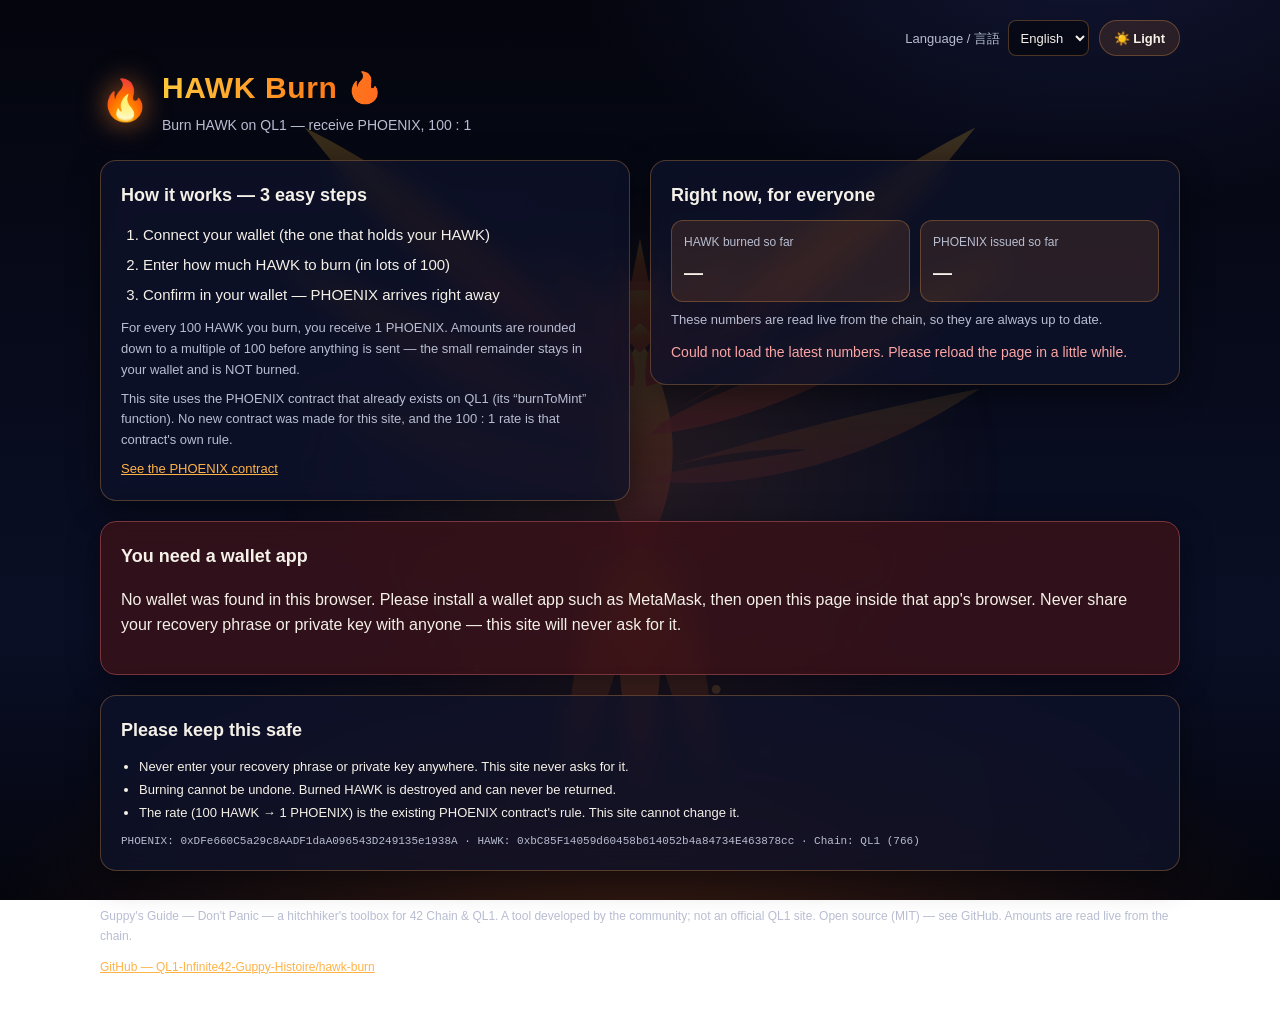
==== docs/index.html @ 696d7820 "HAWK burn site: burn QL1 HAWK into PHOENIX at 100:1 via the existing PHOENIX contract's burnToMint (" ====
<!DOCTYPE html>
<html lang="en">
<head>
<meta charset="utf-8">
<meta name="viewport" content="width=device-width, initial-scale=1">
<title>HAWK Burn — burn HAWK, receive PHOENIX</title>
<meta name="description" content="Burn HAWK on QL1 and receive PHOENIX at 100 : 1, using the existing PHOENIX contract's burnToMint. No new contract.">
<script>(function(){try{document.documentElement.dataset.theme=localStorage.getItem("guppy-theme")==="light"?"light":"dark";}catch(e){document.documentElement.dataset.theme="dark";}})();</script>
<link rel="stylesheet" href="style.css">
<script>
(function () {
  var lang = null;
  try { lang = localStorage.getItem("hawkburn_lang"); } catch (e) {}
  location.replace((lang === "ja" ? "ja.html" : "en.html") + location.search + location.hash);
})();
</script>
</head>
<body>
<header>
  <h1>🔥 HAWK Burn</h1>
  <p class="sub">Choose your language / 言語を選んでください</p>
  <p class="sub"><a href="en.html">English</a> ・ <a href="ja.html">日本語</a></p>
  <noscript><p class="sub">JavaScript is disabled — please use the links above. / JavaScript が無効です。上のリンクからお進みください。</p></noscript>
</header>
</body>
</html>
---- docs/style.css ----
/* HAWK Burn — dark flame theme first (phoenix motif), light theme optional.
   The phoenix lives in a fixed background layer (inline SVG in the HTML);
   panels are translucent glass so it glows through without hurting contrast. */
:root, :root[data-theme="dark"] {
  --bg0:#04050d; --bg1:#0a0f26;
  --card:rgba(15,19,40,.78); --card-solid:#0f1328;
  --text:#f5f1e8; --muted:#b8bdd1; --line:rgba(255,170,80,.28);
  --input-bg:rgba(0,0,0,.42); --chip:rgba(255,140,50,.12);
  --accent:#ffb347; --green:#2fbf71; --orange:#ff7a18;
  --shadow:0 8px 32px rgba(0,0,0,.45);
  --warn-bg:rgba(58,18,22,.82); --warn-line:#7a343c;
  --warn-note-bg:rgba(58,34,12,.85); --warn-note-line:#8a5a24; --warn-note-text:#ffd9a0;
  --err:#fca5a5; --ok:#4ade80;
  --phoenix-opacity:.20;
}
:root[data-theme="light"] {
  --bg0:#fdf6ec; --bg1:#fdeeda;
  --card:rgba(255,255,255,.86); --card-solid:#ffffff;
  --text:#221709; --muted:#6d5b45; --line:#f0d3ac;
  --input-bg:#ffffff; --chip:#fdf0dd;
  --accent:#d96c00; --green:#1d9e62; --orange:#ea580c;
  --shadow:0 2px 10px rgba(160,90,10,.10);
  --warn-bg:#fff5f5; --warn-line:#f3c2c2;
  --warn-note-bg:#fff7ed; --warn-note-line:#fed7aa; --warn-note-text:#9a3412;
  --err:#b91c1c; --ok:#15803d;
  --phoenix-opacity:.10;
}
* { box-sizing: border-box; }
body {
  margin: 0;
  font-family: -apple-system, "Hiragino Sans", "Noto Sans JP", sans-serif;
  color: var(--text); line-height: 1.6; min-height: 100vh;
  background:
    radial-gradient(1100px 600px at 50% 108%, rgba(255,110,30,.20), rgba(255,110,30,0) 60%),
    radial-gradient(900px 500px at 85% -10%, rgba(64,80,180,.25), rgba(64,80,180,0) 60%),
    linear-gradient(180deg, var(--bg0), var(--bg1) 70%, var(--bg0));
  background-attachment: fixed;
}
/* --- phoenix background layer (decorative, inline SVG) --- */
.phoenix-bg {
  position: fixed; inset: 0; z-index: 0; overflow: hidden;
  display: flex; align-items: flex-start; justify-content: center;
  pointer-events: none;
}
.phoenix-bg svg {
  width: min(120vw, 980px); height: auto; margin-top: 4vh;
  opacity: var(--phoenix-opacity);
}
.ember { animation: ember-rise 8s linear infinite; }
@keyframes ember-rise {
  0% { transform: translateY(0); opacity: 0; }
  12% { opacity: .95; }
  100% { transform: translateY(-300px); opacity: 0; }
}
@media (prefers-reduced-motion: reduce) { .ember { animation: none; } }
header, main, footer { position: relative; z-index: 1; }
header { padding: 20px 20px 4px; max-width: 1120px; margin: 0 auto; display: flex; flex-wrap: wrap; align-items: center; gap: 8px 10px; }
.brand { display: flex; align-items: center; gap: 12px; width: 100%; order: 3; }
.brand-emoji { font-size: 40px; filter: drop-shadow(0 0 14px rgba(255,130,40,.65)); }
h1 {
  font-size: 30px; margin: 0; letter-spacing: .02em;
  background: linear-gradient(92deg, #ffc93c, #ff7a18 55%, #ff512f);
  -webkit-background-clip: text; background-clip: text; -webkit-text-fill-color: transparent;
}
:root[data-theme="light"] h1 { -webkit-text-fill-color: #c2410c; background: none; }
.sub { color: var(--muted); margin: 2px 0 0; font-size: 14px; }
.lang-switch { order: 1; margin-left: auto; font-size: 13px; color: var(--muted); }
.lang-switch select { margin-left: 4px; background: var(--input-bg); color: var(--text); border: 1px solid var(--line); border-radius: 8px; padding: 6px 8px; font-size: 13px; min-height: 36px; }
.theme-toggle { order: 2; background: var(--chip); color: var(--text); border: 1px solid var(--line); border-radius: 999px; padding: 8px 14px; font-size: 13px; font-weight: 700; cursor: pointer; min-height: 36px; white-space: nowrap; }
main { max-width: 1120px; margin: 0 auto; padding: 0 20px 8px; }
.panel {
  background: var(--card); border: 1px solid var(--line); border-radius: 16px;
  padding: 20px; margin: 16px 0 0; box-shadow: var(--shadow);
  backdrop-filter: blur(12px) saturate(150%); -webkit-backdrop-filter: blur(12px) saturate(150%);
}
.panel.warn { background: var(--warn-bg); border-color: var(--warn-line); }
.panel h2 { font-size: 18px; margin: 0 0 10px; }
.panel h3 { font-size: 15px; margin: 18px 0 8px; }
.steps { margin: 0; padding-left: 22px; line-height: 2; font-size: 15px; }
.note { color: var(--muted); font-size: 13px; line-height: 1.6; margin: 8px 0 0; }
.warn-note { color: var(--warn-note-text); background: var(--warn-note-bg); border: 1px solid var(--warn-note-line); border-radius: 10px; padding: 10px 12px; }
.info-grid { display: grid; grid-template-columns: repeat(auto-fit, minmax(150px, 1fr)); gap: 10px; }
.info-card { background: var(--chip); border: 1px solid var(--line); border-radius: 12px; padding: 12px; }
.i-label { font-size: 12px; color: var(--muted); margin-bottom: 6px; }
.i-value { font-size: 19px; font-weight: 800; word-break: break-word; }
.big-btn { display: block; width: 100%; background: var(--orange); color: #fff; border: 0; border-radius: 12px; padding: 10px 16px; font-size: 19px; font-weight: 800; cursor: pointer; min-height: 60px; }
.big-btn:active { transform: scale(.99); }
.big-btn:disabled { opacity: .45; cursor: default; }
.big-btn.burn {
  background: linear-gradient(135deg, #ff512f, #ff7a18 48%, #ffc93c);
  font-size: 21px; padding: 20px 16px; color: #fff;
  text-shadow: 0 1px 3px rgba(120,30,0,.45);
  box-shadow: 0 8px 28px rgba(255,110,30,.45), inset 0 1px 0 rgba(255,255,255,.35);
}
.big-btn.burn:disabled { box-shadow: none; filter: grayscale(.35); }
.small-btn { background: var(--card-solid); color: var(--text); border: 1px solid var(--line); border-radius: 12px; padding: 10px 16px; font-size: 15px; cursor: pointer; min-height: 44px; }
.row { display: flex; gap: 8px; flex-wrap: wrap; align-items: center; margin-top: 10px; }
.mono { font-family: ui-monospace, monospace; font-size: 13px; word-break: break-all; }
.mono-small { font-family: ui-monospace, monospace; font-size: 11px; word-break: break-all; }
.amount-input {
  width: 100%; font-size: 24px; font-weight: 800; padding: 14px 16px;
  background: var(--input-bg); color: var(--text);
  border: 1px solid var(--line); border-radius: 12px; outline: none;
}
.amount-input:focus { border-color: #ff7a18; box-shadow: 0 0 0 3px rgba(255,122,24,.30); }
.chips { display: flex; gap: 8px; flex-wrap: wrap; margin-top: 10px; }
.chip {
  flex: 1 1 0; min-width: 64px; padding: 10px 0; font-size: 15px; font-weight: 700;
  background: var(--chip); color: var(--text); border: 1px solid var(--line);
  border-radius: 999px; cursor: pointer; min-height: 44px;
}
.chip:active { transform: scale(.97); }
.receive-box {
  margin-top: 16px; text-align: center; padding: 14px 10px;
  background: var(--chip); border: 1px solid var(--line); border-radius: 12px;
}
.receive-value { font-size: 34px; font-weight: 900; line-height: 1.15; word-break: break-word; }
.receive-value .unit { font-size: 17px; font-weight: 700; color: var(--muted); }
.progress { min-height: 20px; font-size: 14px; line-height: 1.6; color: var(--accent); margin: 10px 0 0; }
.result { min-height: 20px; font-size: 14px; line-height: 1.7; margin: 10px 0 0; word-break: break-word; }
.result.ok { color: var(--ok); }
.result.error { color: var(--err); }
.result a { color: var(--accent); }
.notes { color: var(--text); line-height: 1.8; font-size: 13px; padding-left: 18px; margin: 0; }
a { color: var(--accent); }
footer { max-width: 1120px; margin: 0 auto; padding: 16px 20px 32px; color: var(--muted); font-size: 12px; line-height: 1.6; }
@media (min-width: 1024px) {
  main { display: grid; grid-template-columns: 1fr 1fr; gap: 0 20px; align-items: start; }
  main .panel { margin-top: 20px; }
  /* Explicit columns for every panel, as on the other Guppy sites:
     panels appear/disappear with wallet state, so auto-placement
     must never decide where a panel lands. */
  #howPanel { grid-column: 1; }
  #statsPanel { grid-column: 2; }
  #noWalletPanel { grid-column: 1 / -1; }
  #connectPanel { grid-column: 1; }
  #burnPanel { grid-column: 2; }
  .safety-panel { grid-column: 1 / -1; }
}
@media (max-width: 640px) {
  header { padding: 12px 16px 4px; }
  main { padding: 0 16px 8px; }
  .panel { padding: 16px; }
  h1 { font-size: 24px; }
  footer { padding-left: 16px; padding-right: 16px; }
  .receive-value { font-size: 28px; }
  .phoenix-bg svg { width: 150vw; margin-top: 2vh; }
}
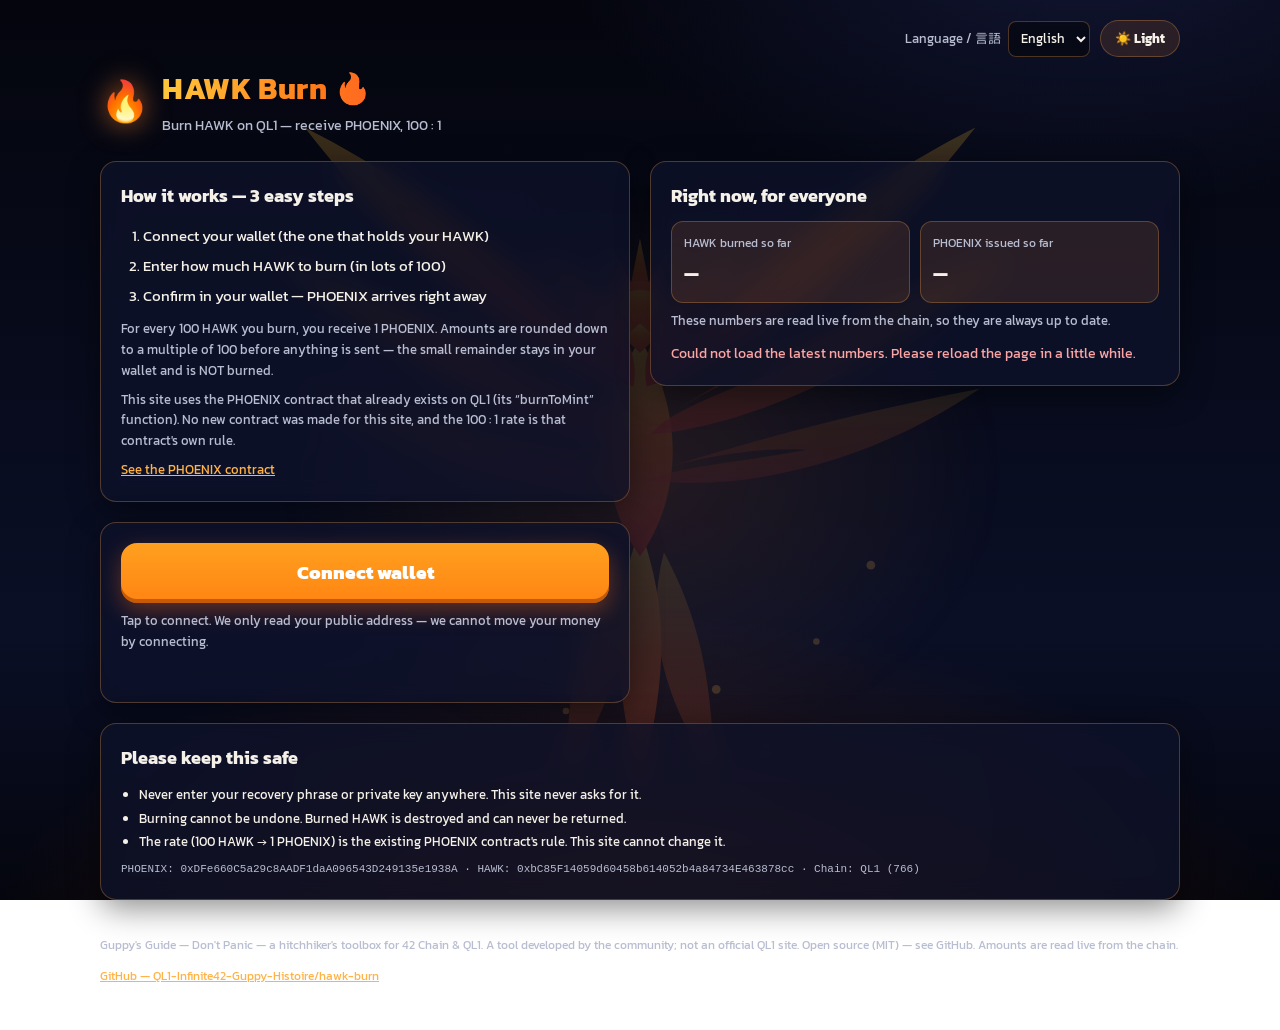
==== commit f700dd0d: "Buttons in the revised UI style: rounded fonts, vivid flame, 3D pushable buttons (display layer only" ====
--- a/docs/index.html
+++ b/docs/index.html
@@ -6,7 +6,10 @@
 <title>HAWK Burn — burn HAWK, receive PHOENIX</title>
 <meta name="description" content="Burn HAWK on QL1 and receive PHOENIX at 100 : 1, using the existing PHOENIX contract's burnToMint. No new contract.">
 <script>(function(){try{document.documentElement.dataset.theme=localStorage.getItem("guppy-theme")==="light"?"light":"dark";}catch(e){document.documentElement.dataset.theme="dark";}})();</script>
-<link rel="stylesheet" href="style.css">
+<link rel="preconnect" href="https://fonts.googleapis.com">
+<link rel="preconnect" href="https://fonts.gstatic.com" crossorigin>
+<link href="https://fonts.googleapis.com/css2?family=Kanit:wght@400;600;700;800&family=M+PLUS+Rounded+1c:wght@400;700;800&display=swap" rel="stylesheet">
+<link rel="stylesheet" href="style.css?v=2">
 <script>
 (function () {
   var lang = null;
--- a/docs/style.css
+++ b/docs/style.css
@@ -6,7 +6,8 @@
   --card:rgba(15,19,40,.78); --card-solid:#0f1328;
   --text:#f5f1e8; --muted:#b8bdd1; --line:rgba(255,170,80,.28);
   --input-bg:rgba(0,0,0,.42); --chip:rgba(255,140,50,.12);
-  --accent:#ffb347; --green:#2fbf71; --orange:#ff7a18;
+  --accent:#ffb347; --green:#2fbf71; --orange:#ff8412;
+  --btn-edge:rgba(150,55,0,.55); --edge:rgba(0,0,0,.35);
   --shadow:0 8px 32px rgba(0,0,0,.45);
   --warn-bg:rgba(58,18,22,.82); --warn-line:#7a343c;
   --warn-note-bg:rgba(58,34,12,.85); --warn-note-line:#8a5a24; --warn-note-text:#ffd9a0;
@@ -18,7 +19,8 @@
   --card:rgba(255,255,255,.86); --card-solid:#ffffff;
   --text:#221709; --muted:#6d5b45; --line:#f0d3ac;
   --input-bg:#ffffff; --chip:#fdf0dd;
-  --accent:#d96c00; --green:#1d9e62; --orange:#ea580c;
+  --accent:#d96c00; --green:#1d9e62; --orange:#f06400;
+  --btn-edge:rgba(154,52,18,.45); --edge:rgba(146,64,14,.18);
   --shadow:0 2px 10px rgba(160,90,10,.10);
   --warn-bg:#fff5f5; --warn-line:#f3c2c2;
   --warn-note-bg:#fff7ed; --warn-note-line:#fed7aa; --warn-note-text:#9a3412;
@@ -28,7 +30,7 @@
 * { box-sizing: border-box; }
 body {
   margin: 0;
-  font-family: -apple-system, "Hiragino Sans", "Noto Sans JP", sans-serif;
+  font-family: "Kanit", "M PLUS Rounded 1c", -apple-system, "Hiragino Sans", "Noto Sans JP", sans-serif;
   color: var(--text); line-height: 1.6; min-height: 100vh;
   background:
     radial-gradient(1100px 600px at 50% 108%, rgba(255,110,30,.20), rgba(255,110,30,0) 60%),
@@ -83,18 +85,24 @@
 .info-card { background: var(--chip); border: 1px solid var(--line); border-radius: 12px; padding: 12px; }
 .i-label { font-size: 12px; color: var(--muted); margin-bottom: 6px; }
 .i-value { font-size: 19px; font-weight: 800; word-break: break-word; }
-.big-btn { display: block; width: 100%; background: var(--orange); color: #fff; border: 0; border-radius: 12px; padding: 10px 16px; font-size: 19px; font-weight: 800; cursor: pointer; min-height: 60px; }
-.big-btn:active { transform: scale(.99); }
-.big-btn:disabled { opacity: .45; cursor: default; }
+.big-btn { display: block; width: 100%; background: linear-gradient(180deg, #ffa01f, var(--orange)); color: #fff; border: 0; border-radius: 16px; padding: 10px 16px; font-size: 19px; font-weight: 800; cursor: pointer; min-height: 60px;
+  box-shadow: inset 0 -4px 0 var(--btn-edge), 0 8px 22px rgba(255,110,30,.35);
+  transition: transform .05s ease, box-shadow .05s ease, filter .15s ease; }
+.big-btn:active { transform: translateY(2px); box-shadow: inset 0 -2px 0 var(--btn-edge), 0 4px 10px rgba(255,110,30,.30); }
+.big-btn:disabled { opacity: .45; cursor: default; box-shadow: inset 0 -4px 0 var(--btn-edge); }
 .big-btn.burn {
   background: linear-gradient(135deg, #ff512f, #ff7a18 48%, #ffc93c);
   font-size: 21px; padding: 20px 16px; color: #fff;
   text-shadow: 0 1px 3px rgba(120,30,0,.45);
-  box-shadow: 0 8px 28px rgba(255,110,30,.45), inset 0 1px 0 rgba(255,255,255,.35);
+  box-shadow: 0 8px 28px rgba(255,110,30,.45), inset 0 1px 0 rgba(255,255,255,.35), inset 0 -5px 0 rgba(150,45,0,.40);
 }
+.big-btn.burn:active { transform: translateY(2px); box-shadow: 0 4px 12px rgba(255,110,30,.40), inset 0 1px 0 rgba(255,255,255,.35), inset 0 -2px 0 rgba(150,45,0,.40); }
 .big-btn.burn:disabled { box-shadow: none; filter: grayscale(.35); }
-.small-btn { background: var(--card-solid); color: var(--text); border: 1px solid var(--line); border-radius: 12px; padding: 10px 16px; font-size: 15px; cursor: pointer; min-height: 44px; }
+.small-btn { background: var(--card-solid); color: var(--text); border: 1px solid var(--line); border-radius: 12px; padding: 10px 16px; font-size: 15px; cursor: pointer; min-height: 44px;
+  box-shadow: inset 0 -3px 0 var(--edge); transition: transform .05s ease, box-shadow .05s ease; }
+.small-btn:active { transform: translateY(2px); box-shadow: inset 0 -1px 0 var(--edge); }
 .row { display: flex; gap: 8px; flex-wrap: wrap; align-items: center; margin-top: 10px; }
+button, input, select { font-family: inherit; }
 .mono { font-family: ui-monospace, monospace; font-size: 13px; word-break: break-all; }
 .mono-small { font-family: ui-monospace, monospace; font-size: 11px; word-break: break-all; }
 .amount-input {
@@ -109,7 +117,8 @@
   background: var(--chip); color: var(--text); border: 1px solid var(--line);
   border-radius: 999px; cursor: pointer; min-height: 44px;
 }
-.chip:active { transform: scale(.97); }
+.chip { box-shadow: inset 0 -2px 0 var(--edge); }
+.chip:active { transform: translateY(1px); box-shadow: inset 0 -1px 0 var(--edge); }
 .receive-box {
   margin-top: 16px; text-align: center; padding: 14px 10px;
   background: var(--chip); border: 1px solid var(--line); border-radius: 12px;
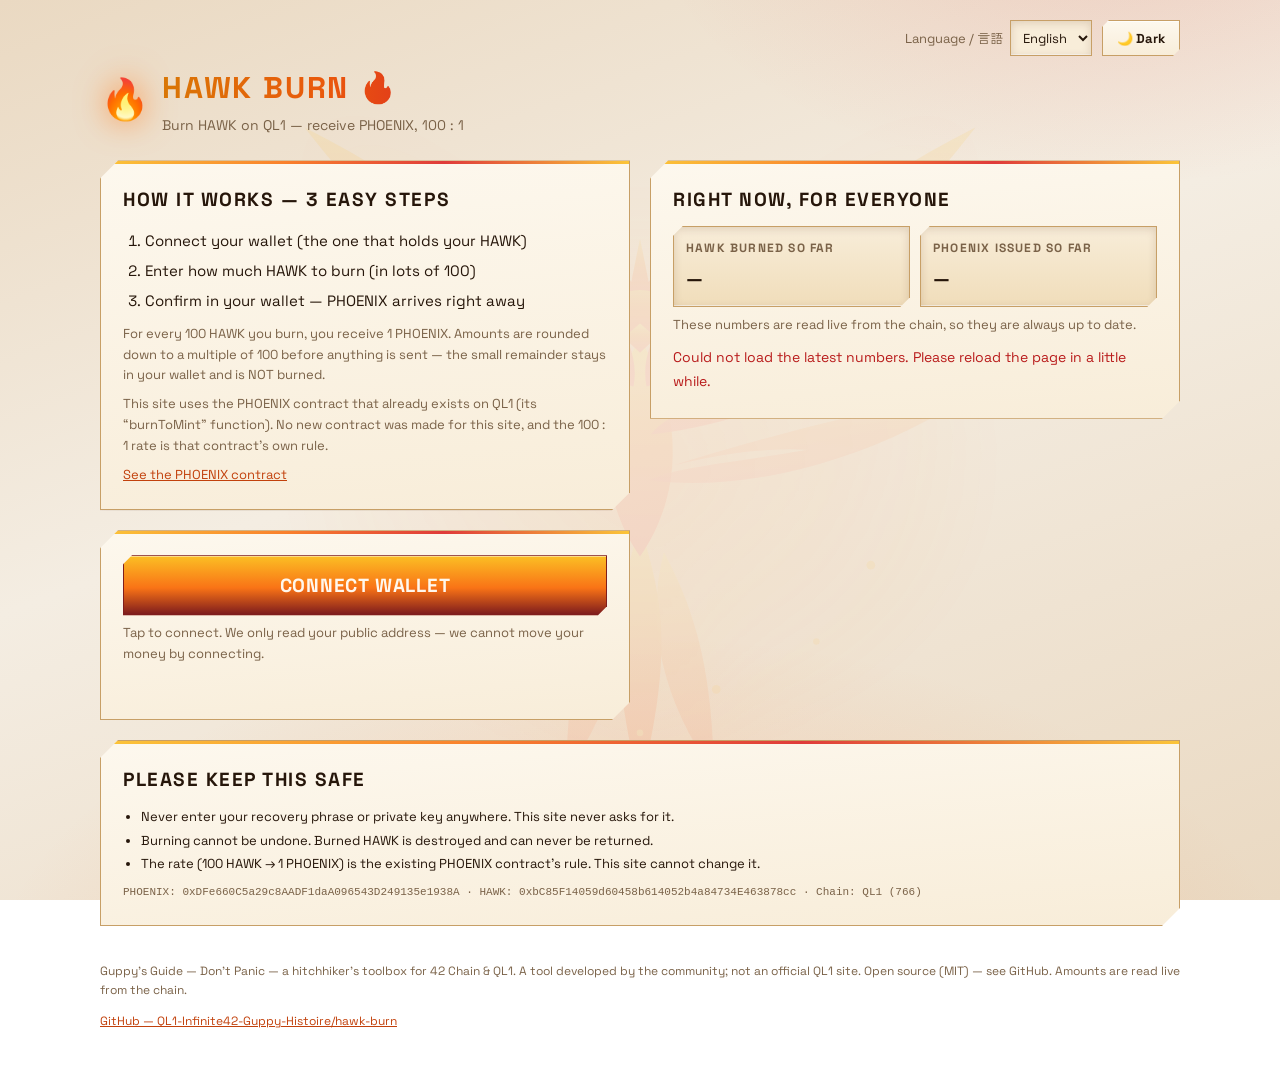
==== commit 43c19b58: "UI Canon v2: angular cuts + 3D press-down buttons, PHOENIX flame layer turned up (display layer only" ====
--- a/docs/index.html
+++ b/docs/index.html
@@ -5,11 +5,11 @@
 <meta name="viewport" content="width=device-width, initial-scale=1">
 <title>HAWK Burn — burn HAWK, receive PHOENIX</title>
 <meta name="description" content="Burn HAWK on QL1 and receive PHOENIX at 100 : 1, using the existing PHOENIX contract's burnToMint. No new contract.">
-<script>(function(){try{document.documentElement.dataset.theme=localStorage.getItem("guppy-theme")==="light"?"light":"dark";}catch(e){document.documentElement.dataset.theme="dark";}})();</script>
+<script>try{if(localStorage.getItem('guppy-theme')==='dark')document.documentElement.dataset.theme='dark';}catch(e){}</script>
 <link rel="preconnect" href="https://fonts.googleapis.com">
 <link rel="preconnect" href="https://fonts.gstatic.com" crossorigin>
-<link href="https://fonts.googleapis.com/css2?family=Kanit:wght@400;600;700;800&family=M+PLUS+Rounded+1c:wght@400;700;800&display=swap" rel="stylesheet">
-<link rel="stylesheet" href="style.css?v=2">
+<link href="https://fonts.googleapis.com/css2?family=Space+Grotesk:wght@500;600;700&family=Zen+Kaku+Gothic+New:wght@500;700;900&display=swap" rel="stylesheet">
+<link rel="stylesheet" href="style.css?v=3">
 <script>
 (function () {
   var lang = null;
--- a/docs/style.css
+++ b/docs/style.css
@@ -1,41 +1,55 @@
-/* HAWK Burn — dark flame theme first (phoenix motif), light theme optional.
-   The phoenix lives in a fixed background layer (inline SVG in the HTML);
-   panels are translucent glass so it glows through without hurting contrast. */
-:root, :root[data-theme="dark"] {
-  --bg0:#04050d; --bg1:#0a0f26;
-  --card:rgba(15,19,40,.78); --card-solid:#0f1328;
-  --text:#f5f1e8; --muted:#b8bdd1; --line:rgba(255,170,80,.28);
-  --input-bg:rgba(0,0,0,.42); --chip:rgba(255,140,50,.12);
-  --accent:#ffb347; --green:#2fbf71; --orange:#ff8412;
-  --btn-edge:rgba(150,55,0,.55); --edge:rgba(0,0,0,.35);
-  --shadow:0 8px 32px rgba(0,0,0,.45);
-  --warn-bg:rgba(58,18,22,.82); --warn-line:#7a343c;
-  --warn-note-bg:rgba(58,34,12,.85); --warn-note-line:#8a5a24; --warn-note-text:#ffd9a0;
+/* HAWK Burn — UI Canon v2 (Qom DEX design language) with the §7 site-12
+   PHOENIX exception layered on top: flame gradients (gold → orange → red),
+   warm-tinted neutrals, ember glow. Angular clip-path cuts and chunky 3D
+   press-down buttons come from the canon; the phoenix lives in the fixed
+   background layer (inline SVG in the HTML) and glows through the page.
+   Display layer only — no selectors/IDs that app.js uses were changed. */
+:root {
+  --bg:#f4ede2; --bg2:#ead9c2;
+  --card:#fdf8ee; --panel:#f8edd9; --panel2:#f0ddba;
+  --text:#26160a; --muted:#7a6248; --line:#e6d0a8; --line-d:#c79f66;
+  --accent:#f97316; --accent-2:#fbbf24; --accent-d:#7f1d1d; --accent-ink:#fff7ed;
+  --btn-edge:#7f1d1d;
+  --green:#16a34a; --red:#dc2626; --red-d:#991b1b;
+  --link:#c2410c;
+  --shadow-card:0 24px 48px -12px rgba(90,40,0,.30), 0 4px 10px rgba(90,40,0,.16), inset 0 1px 0 rgba(255,255,255,.9);
+  --shadow-btn:0 5px 0 var(--btn-edge), 0 10px 18px rgba(249,115,22,.35), inset 0 1px 0 rgba(255,255,255,.45);
+  --shadow-chip:0 3px 0 var(--line-d), 0 6px 12px rgba(90,40,0,.15), inset 0 1px 0 rgba(255,255,255,.8);
+  --inset-panel:inset 0 2px 8px rgba(90,40,0,.16), inset 0 -1px 0 rgba(255,255,255,.65);
+  --warn-card:#fdf0e9; --warn-panel:#f8dcc9; --warn-line:#d98a76;
+  --warn-note-bg:#fef3c7; --warn-note-line:#b45309; --warn-note-text:#713f12;
+  --err:#b91c1c; --ok:#15803d;
+  --flame-text:linear-gradient(92deg, #d97706, #ea580c 55%, #dc2626);
+  --phoenix-opacity:.12;
+}
+:root[data-theme="dark"] {
+  --bg:#0c0705; --bg2:#180c06;
+  --card:#1d1109; --panel:#140b06; --panel2:#251307;
+  --text:#fdf3e3; --muted:#c4a586; --line:#3d2413; --line-d:#5f3c1f;
+  --accent:#f97316; --accent-2:#fbbf24; --accent-d:#7f1d1d; --accent-ink:#fff7ed;
+  --btn-edge:#450a0a;
+  --green:#16a34a; --red:#dc2626; --red-d:#991b1b;
+  --link:#fbbf24;
+  --shadow-card:0 24px 48px -12px rgba(0,0,0,.8), 0 4px 10px rgba(0,0,0,.5), inset 0 1px 0 rgba(251,191,36,.16);
+  --shadow-btn:0 5px 0 var(--btn-edge), 0 10px 18px rgba(249,115,22,.40), inset 0 1px 0 rgba(255,255,255,.35);
+  --shadow-chip:0 3px 0 #060302, 0 6px 12px rgba(0,0,0,.45), inset 0 1px 0 rgba(251,191,36,.18);
+  --inset-panel:inset 0 2px 10px rgba(0,0,0,.6), inset 0 -1px 0 rgba(251,191,36,.10);
+  --warn-card:#2b100b; --warn-panel:#200b07; --warn-line:#7a343c;
+  --warn-note-bg:#291605; --warn-note-line:#b45309; --warn-note-text:#ffd9a0;
   --err:#fca5a5; --ok:#4ade80;
-  --phoenix-opacity:.20;
-}
-:root[data-theme="light"] {
-  --bg0:#fdf6ec; --bg1:#fdeeda;
-  --card:rgba(255,255,255,.86); --card-solid:#ffffff;
-  --text:#221709; --muted:#6d5b45; --line:#f0d3ac;
-  --input-bg:#ffffff; --chip:#fdf0dd;
-  --accent:#d96c00; --green:#1d9e62; --orange:#f06400;
-  --btn-edge:rgba(154,52,18,.45); --edge:rgba(146,64,14,.18);
-  --shadow:0 2px 10px rgba(160,90,10,.10);
-  --warn-bg:#fff5f5; --warn-line:#f3c2c2;
-  --warn-note-bg:#fff7ed; --warn-note-line:#fed7aa; --warn-note-text:#9a3412;
-  --err:#b91c1c; --ok:#15803d;
-  --phoenix-opacity:.10;
+  --flame-text:linear-gradient(92deg, #ffc93c, #ff7a18 55%, #ff512f);
+  --phoenix-opacity:.26;
 }
 * { box-sizing: border-box; }
 body {
   margin: 0;
-  font-family: "Kanit", "M PLUS Rounded 1c", -apple-system, "Hiragino Sans", "Noto Sans JP", sans-serif;
+  font-family: "Space Grotesk", "Zen Kaku Gothic New", system-ui, -apple-system, "Hiragino Sans", "Noto Sans JP", sans-serif;
   color: var(--text); line-height: 1.6; min-height: 100vh;
   background:
-    radial-gradient(1100px 600px at 50% 108%, rgba(255,110,30,.20), rgba(255,110,30,0) 60%),
-    radial-gradient(900px 500px at 85% -10%, rgba(64,80,180,.25), rgba(64,80,180,0) 60%),
-    linear-gradient(180deg, var(--bg0), var(--bg1) 70%, var(--bg0));
+    radial-gradient(1100px 620px at 50% 112%, rgba(255,110,30,.22), rgba(255,110,30,0) 60%),
+    radial-gradient(800px 460px at 88% -10%, rgba(220,38,38,.12), rgba(220,38,38,0) 60%),
+    linear-gradient(160deg, var(--bg2), var(--bg) 45%, var(--bg2)),
+    repeating-linear-gradient(115deg, transparent 0 46px, rgba(251,191,36,.06) 46px 47px);
   background-attachment: fixed;
 }
 /* --- phoenix background layer (decorative, inline SVG) --- */
@@ -47,6 +61,7 @@
 .phoenix-bg svg {
   width: min(120vw, 980px); height: auto; margin-top: 4vh;
   opacity: var(--phoenix-opacity);
+  filter: drop-shadow(0 0 42px rgba(255,120,30,.35));
 }
 .ember { animation: ember-rise 8s linear infinite; }
 @keyframes ember-rise {
@@ -54,84 +69,115 @@
   12% { opacity: .95; }
   100% { transform: translateY(-300px); opacity: 0; }
 }
-@media (prefers-reduced-motion: reduce) { .ember { animation: none; } }
+@media (prefers-reduced-motion: reduce) {
+  .ember { animation: none; }
+  .big-btn, .small-btn, .chip { transition: none; }
+  .big-btn.burn { animation: none; }
+}
 header, main, footer { position: relative; z-index: 1; }
 header { padding: 20px 20px 4px; max-width: 1120px; margin: 0 auto; display: flex; flex-wrap: wrap; align-items: center; gap: 8px 10px; }
 .brand { display: flex; align-items: center; gap: 12px; width: 100%; order: 3; }
-.brand-emoji { font-size: 40px; filter: drop-shadow(0 0 14px rgba(255,130,40,.65)); }
+.brand-emoji { font-size: 40px; filter: drop-shadow(0 0 16px rgba(255,130,40,.8)); }
 h1 {
-  font-size: 30px; margin: 0; letter-spacing: .02em;
-  background: linear-gradient(92deg, #ffc93c, #ff7a18 55%, #ff512f);
+  font-size: 30px; margin: 0; font-weight: 700;
+  letter-spacing: .06em; text-transform: uppercase;
+  background: var(--flame-text);
   -webkit-background-clip: text; background-clip: text; -webkit-text-fill-color: transparent;
 }
-:root[data-theme="light"] h1 { -webkit-text-fill-color: #c2410c; background: none; }
 .sub { color: var(--muted); margin: 2px 0 0; font-size: 14px; }
 .lang-switch { order: 1; margin-left: auto; font-size: 13px; color: var(--muted); }
-.lang-switch select { margin-left: 4px; background: var(--input-bg); color: var(--text); border: 1px solid var(--line); border-radius: 8px; padding: 6px 8px; font-size: 13px; min-height: 36px; }
-.theme-toggle { order: 2; background: var(--chip); color: var(--text); border: 1px solid var(--line); border-radius: 999px; padding: 8px 14px; font-size: 13px; font-weight: 700; cursor: pointer; min-height: 36px; white-space: nowrap; }
+.lang-switch select { margin-left: 4px; background: var(--panel); color: var(--text); border: 1px solid var(--line-d); padding: 6px 8px; font-size: 13px; min-height: 36px; box-shadow: var(--inset-panel); }
+.theme-toggle { order: 2; background: linear-gradient(180deg, var(--card), var(--panel)); color: var(--text); border: 1px solid var(--line-d); padding: 8px 14px; font-size: 13px; font-weight: 700; cursor: pointer; min-height: 36px; white-space: nowrap;
+  clip-path: polygon(7px 0, 100% 0, 100% calc(100% - 7px), calc(100% - 7px) 100%, 0 100%, 0 7px);
+  box-shadow: var(--shadow-chip); transition: transform .05s ease, box-shadow .05s ease; }
+.theme-toggle:active { transform: translateY(2px); box-shadow: 0 1px 0 var(--line-d); }
 main { max-width: 1120px; margin: 0 auto; padding: 0 20px 8px; }
 .panel {
-  background: var(--card); border: 1px solid var(--line); border-radius: 16px;
-  padding: 20px; margin: 16px 0 0; box-shadow: var(--shadow);
-  backdrop-filter: blur(12px) saturate(150%); -webkit-backdrop-filter: blur(12px) saturate(150%);
-}
-.panel.warn { background: var(--warn-bg); border-color: var(--warn-line); }
-.panel h2 { font-size: 18px; margin: 0 0 10px; }
+  position: relative;
+  background: linear-gradient(175deg, var(--card), var(--panel));
+  border: 1px solid var(--line-d);
+  padding: 24px 22px; margin: 16px 0 0; box-shadow: var(--shadow-card);
+  clip-path: polygon(18px 0, 100% 0, 100% calc(100% - 18px), calc(100% - 18px) 100%, 0 100%, 0 18px);
+}
+.panel::before {
+  content: ""; position: absolute; top: 0; left: 0; right: 0; height: 3px;
+  background: linear-gradient(90deg, var(--accent-2), #f97316 35%, #dc2626 65%, var(--accent-2));
+  opacity: .9;
+}
+.panel.warn { background: linear-gradient(175deg, var(--warn-card), var(--warn-panel)); border-color: var(--warn-line); }
+.panel.warn::before { background: linear-gradient(90deg, #f87171, var(--red) 55%, #f87171); }
+.panel h2 { font-size: 19px; margin: 0 0 10px; letter-spacing: .08em; text-transform: uppercase; }
 .panel h3 { font-size: 15px; margin: 18px 0 8px; }
 .steps { margin: 0; padding-left: 22px; line-height: 2; font-size: 15px; }
 .note { color: var(--muted); font-size: 13px; line-height: 1.6; margin: 8px 0 0; }
-.warn-note { color: var(--warn-note-text); background: var(--warn-note-bg); border: 1px solid var(--warn-note-line); border-radius: 10px; padding: 10px 12px; }
+.warn-note { color: var(--warn-note-text); background: var(--warn-note-bg); border: 1px solid var(--warn-note-line); border-left: 6px solid var(--warn-note-line); padding: 10px 12px; }
 .info-grid { display: grid; grid-template-columns: repeat(auto-fit, minmax(150px, 1fr)); gap: 10px; }
-.info-card { background: var(--chip); border: 1px solid var(--line); border-radius: 12px; padding: 12px; }
-.i-label { font-size: 12px; color: var(--muted); margin-bottom: 6px; }
+.info-card { background: linear-gradient(180deg, var(--panel), var(--panel2)); border: 1px solid var(--line-d); box-shadow: var(--inset-panel); padding: 12px;
+  clip-path: polygon(10px 0, 100% 0, 100% calc(100% - 10px), calc(100% - 10px) 100%, 0 100%, 0 10px); }
+.i-label { font-size: 12px; color: var(--muted); margin-bottom: 6px; font-weight: 700; letter-spacing: .1em; text-transform: uppercase; }
 .i-value { font-size: 19px; font-weight: 800; word-break: break-word; }
-.big-btn { display: block; width: 100%; background: linear-gradient(180deg, #ffa01f, var(--orange)); color: #fff; border: 0; border-radius: 16px; padding: 10px 16px; font-size: 19px; font-weight: 800; cursor: pointer; min-height: 60px;
-  box-shadow: inset 0 -4px 0 var(--btn-edge), 0 8px 22px rgba(255,110,30,.35);
+.big-btn { display: block; width: 100%;
+  background: linear-gradient(180deg, var(--accent-2), var(--accent) 55%, var(--accent-d));
+  color: var(--accent-ink); border: 1px solid var(--accent-d); padding: 10px 16px;
+  font-size: 19px; font-weight: 700; letter-spacing: .04em; text-transform: uppercase;
+  cursor: pointer; min-height: 60px;
+  clip-path: polygon(9px 0, 100% 0, 100% calc(100% - 9px), calc(100% - 9px) 100%, 0 100%, 0 9px);
+  box-shadow: var(--shadow-btn);
   transition: transform .05s ease, box-shadow .05s ease, filter .15s ease; }
-.big-btn:active { transform: translateY(2px); box-shadow: inset 0 -2px 0 var(--btn-edge), 0 4px 10px rgba(255,110,30,.30); }
-.big-btn:disabled { opacity: .45; cursor: default; box-shadow: inset 0 -4px 0 var(--btn-edge); }
+.big-btn:active { transform: translateY(4px); box-shadow: 0 1px 0 var(--btn-edge), 0 4px 8px rgba(249,115,22,.3), inset 0 1px 0 rgba(255,255,255,.3); }
+.big-btn:disabled { opacity: .45; cursor: not-allowed; transform: none; }
 .big-btn.burn {
-  background: linear-gradient(135deg, #ff512f, #ff7a18 48%, #ffc93c);
+  background: linear-gradient(160deg, #ffc93c, #ff7a18 42%, #ff512f 72%, #b91c1c);
+  background-size: 100% 220%;
   font-size: 21px; padding: 20px 16px; color: #fff;
   text-shadow: 0 1px 3px rgba(120,30,0,.45);
-  box-shadow: 0 8px 28px rgba(255,110,30,.45), inset 0 1px 0 rgba(255,255,255,.35), inset 0 -5px 0 rgba(150,45,0,.40);
-}
-.big-btn.burn:active { transform: translateY(2px); box-shadow: 0 4px 12px rgba(255,110,30,.40), inset 0 1px 0 rgba(255,255,255,.35), inset 0 -2px 0 rgba(150,45,0,.40); }
-.big-btn.burn:disabled { box-shadow: none; filter: grayscale(.35); }
-.small-btn { background: var(--card-solid); color: var(--text); border: 1px solid var(--line); border-radius: 12px; padding: 10px 16px; font-size: 15px; cursor: pointer; min-height: 44px;
-  box-shadow: inset 0 -3px 0 var(--edge); transition: transform .05s ease, box-shadow .05s ease; }
-.small-btn:active { transform: translateY(2px); box-shadow: inset 0 -1px 0 var(--edge); }
+  box-shadow: 0 5px 0 var(--btn-edge), 0 14px 34px rgba(255,110,30,.55), inset 0 1px 0 rgba(255,255,255,.4);
+  animation: flame-drift 5s ease-in-out infinite alternate;
+}
+@keyframes flame-drift { from { background-position: 50% 0%; } to { background-position: 50% 55%; } }
+.big-btn.burn:active { transform: translateY(4px); box-shadow: 0 1px 0 var(--btn-edge), 0 6px 16px rgba(255,110,30,.45), inset 0 1px 0 rgba(255,255,255,.35); }
+.big-btn.burn:disabled { box-shadow: 0 5px 0 var(--btn-edge); filter: grayscale(.35); animation: none; }
+.small-btn { background: linear-gradient(180deg, var(--card), var(--panel)); color: var(--text); border: 1px solid var(--line-d); padding: 10px 16px; font-size: 15px; font-weight: 700; cursor: pointer; min-height: 44px;
+  clip-path: polygon(7px 0, 100% 0, 100% calc(100% - 7px), calc(100% - 7px) 100%, 0 100%, 0 7px);
+  box-shadow: var(--shadow-chip); transition: transform .05s ease, box-shadow .05s ease; }
+.small-btn:active { transform: translateY(2px); box-shadow: 0 1px 0 var(--line-d); }
 .row { display: flex; gap: 8px; flex-wrap: wrap; align-items: center; margin-top: 10px; }
 button, input, select { font-family: inherit; }
 .mono { font-family: ui-monospace, monospace; font-size: 13px; word-break: break-all; }
 .mono-small { font-family: ui-monospace, monospace; font-size: 11px; word-break: break-all; }
 .amount-input {
-  width: 100%; font-size: 24px; font-weight: 800; padding: 14px 16px;
-  background: var(--input-bg); color: var(--text);
-  border: 1px solid var(--line); border-radius: 12px; outline: none;
-}
-.amount-input:focus { border-color: #ff7a18; box-shadow: 0 0 0 3px rgba(255,122,24,.30); }
+  width: 100%; font-size: 26px; font-weight: 700; padding: 14px 16px;
+  background: linear-gradient(180deg, var(--panel), var(--panel2)); color: var(--text);
+  border: 1px solid var(--line-d); box-shadow: var(--inset-panel); outline: none;
+  clip-path: polygon(10px 0, 100% 0, 100% calc(100% - 10px), calc(100% - 10px) 100%, 0 100%, 0 10px);
+}
+.amount-input:focus { border-color: var(--accent); }
 .chips { display: flex; gap: 8px; flex-wrap: wrap; margin-top: 10px; }
 .chip {
   flex: 1 1 0; min-width: 64px; padding: 10px 0; font-size: 15px; font-weight: 700;
-  background: var(--chip); color: var(--text); border: 1px solid var(--line);
-  border-radius: 999px; cursor: pointer; min-height: 44px;
-}
-.chip { box-shadow: inset 0 -2px 0 var(--edge); }
-.chip:active { transform: translateY(1px); box-shadow: inset 0 -1px 0 var(--edge); }
+  background: linear-gradient(180deg, var(--card), var(--panel)); color: var(--text);
+  border: 1px solid var(--line-d); cursor: pointer; min-height: 44px;
+  clip-path: polygon(7px 0, 100% 0, 100% calc(100% - 7px), calc(100% - 7px) 100%, 0 100%, 0 7px);
+  box-shadow: var(--shadow-chip); transition: transform .05s ease, box-shadow .05s ease;
+}
+.chip:active { transform: translateY(2px); box-shadow: 0 1px 0 var(--line-d); }
 .receive-box {
   margin-top: 16px; text-align: center; padding: 14px 10px;
-  background: var(--chip); border: 1px solid var(--line); border-radius: 12px;
-}
-.receive-value { font-size: 34px; font-weight: 900; line-height: 1.15; word-break: break-word; }
-.receive-value .unit { font-size: 17px; font-weight: 700; color: var(--muted); }
-.progress { min-height: 20px; font-size: 14px; line-height: 1.6; color: var(--accent); margin: 10px 0 0; }
+  background: linear-gradient(180deg, var(--panel), var(--panel2));
+  border: 1px solid var(--line-d); box-shadow: var(--inset-panel);
+  clip-path: polygon(10px 0, 100% 0, 100% calc(100% - 10px), calc(100% - 10px) 100%, 0 100%, 0 10px);
+}
+.receive-value { font-size: 34px; font-weight: 900; line-height: 1.15; word-break: break-word;
+  background: var(--flame-text);
+  -webkit-background-clip: text; background-clip: text; -webkit-text-fill-color: transparent; }
+.receive-value .unit { font-size: 17px; font-weight: 700; color: var(--muted); -webkit-text-fill-color: var(--muted); }
+.progress { min-height: 20px; font-size: 14px; line-height: 1.6; color: var(--accent); margin: 10px 0 0; font-weight: 700; }
 .result { min-height: 20px; font-size: 14px; line-height: 1.7; margin: 10px 0 0; word-break: break-word; }
 .result.ok { color: var(--ok); }
 .result.error { color: var(--err); }
-.result a { color: var(--accent); }
+.result a { color: var(--link); }
 .notes { color: var(--text); line-height: 1.8; font-size: 13px; padding-left: 18px; margin: 0; }
-a { color: var(--accent); }
+a { color: var(--link); }
 footer { max-width: 1120px; margin: 0 auto; padding: 16px 20px 32px; color: var(--muted); font-size: 12px; line-height: 1.6; }
 @media (min-width: 1024px) {
   main { display: grid; grid-template-columns: 1fr 1fr; gap: 0 20px; align-items: start; }
@@ -152,6 +198,7 @@
   .panel { padding: 16px; }
   h1 { font-size: 24px; }
   footer { padding-left: 16px; padding-right: 16px; }
+  .amount-input { font-size: 21px; }
   .receive-value { font-size: 28px; }
   .phoenix-bg svg { width: 150vw; margin-top: 2vh; }
 }
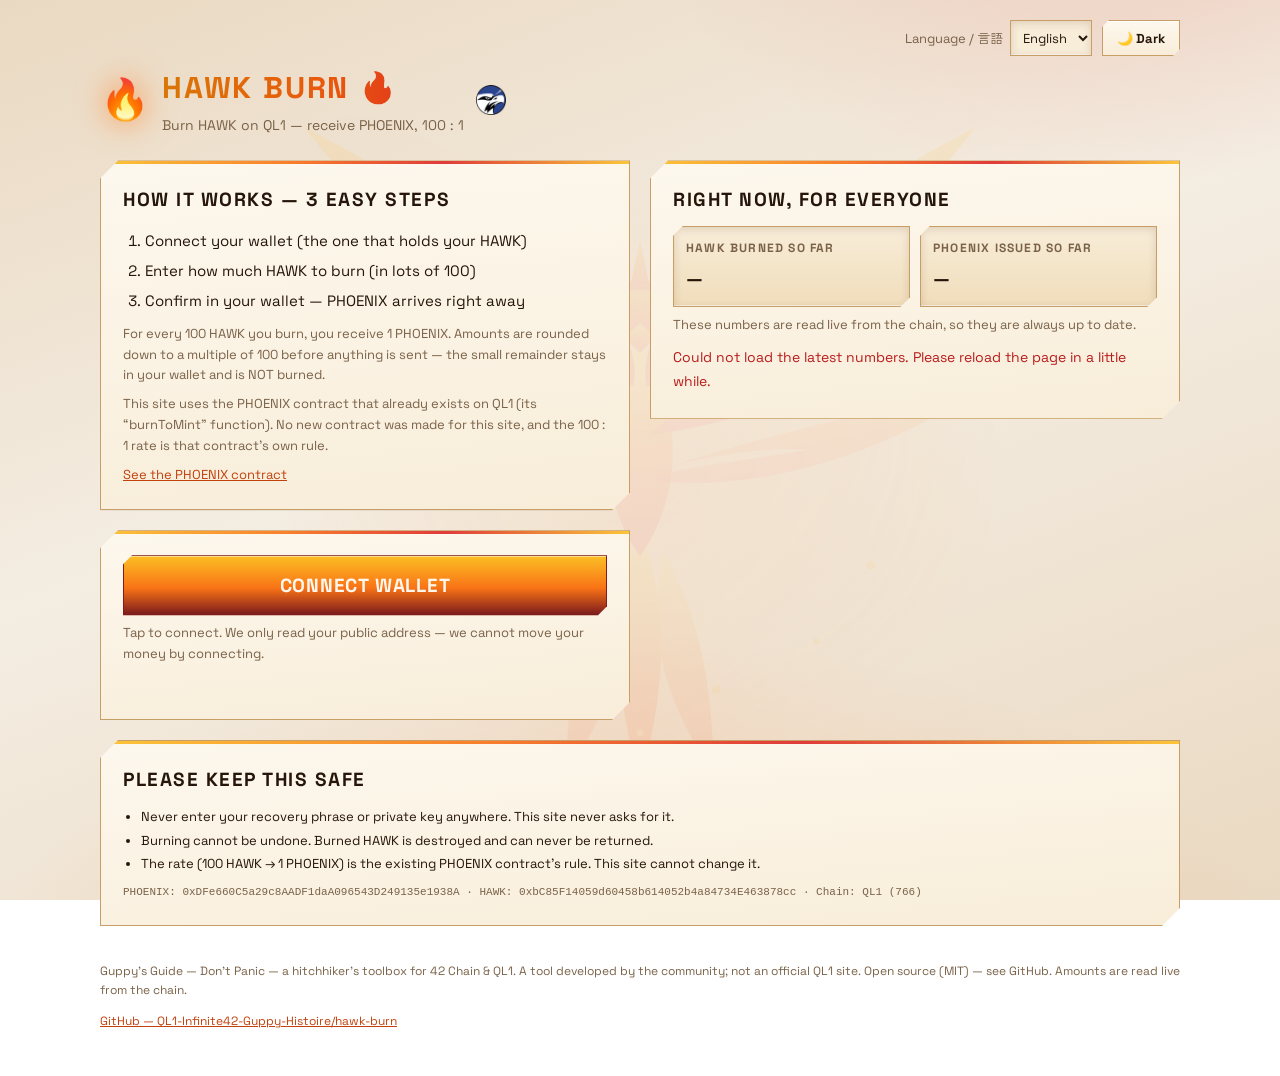
==== commit 57b50ce4: "Add QL1 eagle logo: favicon on all pages + small header chain mark" ====
--- a/docs/index.html
+++ b/docs/index.html
@@ -9,7 +9,8 @@
 <link rel="preconnect" href="https://fonts.googleapis.com">
 <link rel="preconnect" href="https://fonts.gstatic.com" crossorigin>
 <link href="https://fonts.googleapis.com/css2?family=Space+Grotesk:wght@500;600;700&family=Zen+Kaku+Gothic+New:wght@500;700;900&display=swap" rel="stylesheet">
-<link rel="stylesheet" href="style.css?v=3">
+<link rel="icon" type="image/png" href="ql1-eagle.png">
+<link rel="stylesheet" href="style.css?v=5">
 <script>
 (function () {
   var lang = null;
@@ -21,6 +22,7 @@
 <body>
 <header>
   <h1>🔥 HAWK Burn</h1>
+  <img class="ql1-mark" src="ql1-eagle.png" alt="QL1">
   <p class="sub">Choose your language / 言語を選んでください</p>
   <p class="sub"><a href="en.html">English</a> ・ <a href="ja.html">日本語</a></p>
   <noscript><p class="sub">JavaScript is disabled — please use the links above. / JavaScript が無効です。上のリンクからお進みください。</p></noscript>
--- a/docs/style.css
+++ b/docs/style.css
@@ -78,6 +78,7 @@
 header { padding: 20px 20px 4px; max-width: 1120px; margin: 0 auto; display: flex; flex-wrap: wrap; align-items: center; gap: 8px 10px; }
 .brand { display: flex; align-items: center; gap: 12px; width: 100%; order: 3; }
 .brand-emoji { font-size: 40px; filter: drop-shadow(0 0 16px rgba(255,130,40,.8)); }
+.ql1-mark { width: 30px; height: 30px; flex: none; }
 h1 {
   font-size: 30px; margin: 0; font-weight: 700;
   letter-spacing: .06em; text-transform: uppercase;
@@ -141,6 +142,20 @@
   clip-path: polygon(7px 0, 100% 0, 100% calc(100% - 7px), calc(100% - 7px) 100%, 0 100%, 0 7px);
   box-shadow: var(--shadow-chip); transition: transform .05s ease, box-shadow .05s ease; }
 .small-btn:active { transform: translateY(2px); box-shadow: 0 1px 0 var(--line-d); }
+/* --- connected dialog (qom-dex connDlg pattern, canon-v2 tokens) --- */
+dialog { border: 1px solid var(--line-d); background: linear-gradient(175deg, var(--card), var(--panel)); color: var(--text); padding: 20px; width: min(420px, 92vw); box-shadow: var(--shadow-card);
+  clip-path: polygon(14px 0, 100% 0, 100% calc(100% - 14px), calc(100% - 14px) 100%, 0 100%, 0 14px); }
+dialog::backdrop { background: rgba(2,8,20,.55); }
+dialog h3 { font-size: 17px; margin: 0 0 10px; letter-spacing: .06em; text-transform: uppercase; }
+dialog .quote { margin: 8px 0 0; }
+.btn { background: linear-gradient(180deg, var(--card), var(--panel)); color: var(--text); border: 1px solid var(--line-d); padding: 10px 18px; font-size: 15px; font-weight: 700; letter-spacing: .04em; cursor: pointer; min-height: 44px;
+  clip-path: polygon(7px 0, 100% 0, 100% calc(100% - 7px), calc(100% - 7px) 100%, 0 100%, 0 7px);
+  box-shadow: var(--shadow-chip); transition: transform .05s ease, box-shadow .05s ease; }
+.btn:active { transform: translateY(2px); box-shadow: 0 1px 0 var(--line-d); }
+.btn.danger { background: linear-gradient(180deg, #f87171, var(--red) 55%, var(--red-d)); color: #fff; border-color: var(--red-d);
+  box-shadow: 0 5px 0 var(--red-d), 0 10px 18px rgba(220,38,38,.3), inset 0 1px 0 rgba(255,255,255,.35); }
+.btn.danger:active { transform: translateY(4px); box-shadow: 0 1px 0 var(--red-d); }
+.btn.small { padding: 8px 14px; }
 .row { display: flex; gap: 8px; flex-wrap: wrap; align-items: center; margin-top: 10px; }
 button, input, select { font-family: inherit; }
 .mono { font-family: ui-monospace, monospace; font-size: 13px; word-break: break-all; }
